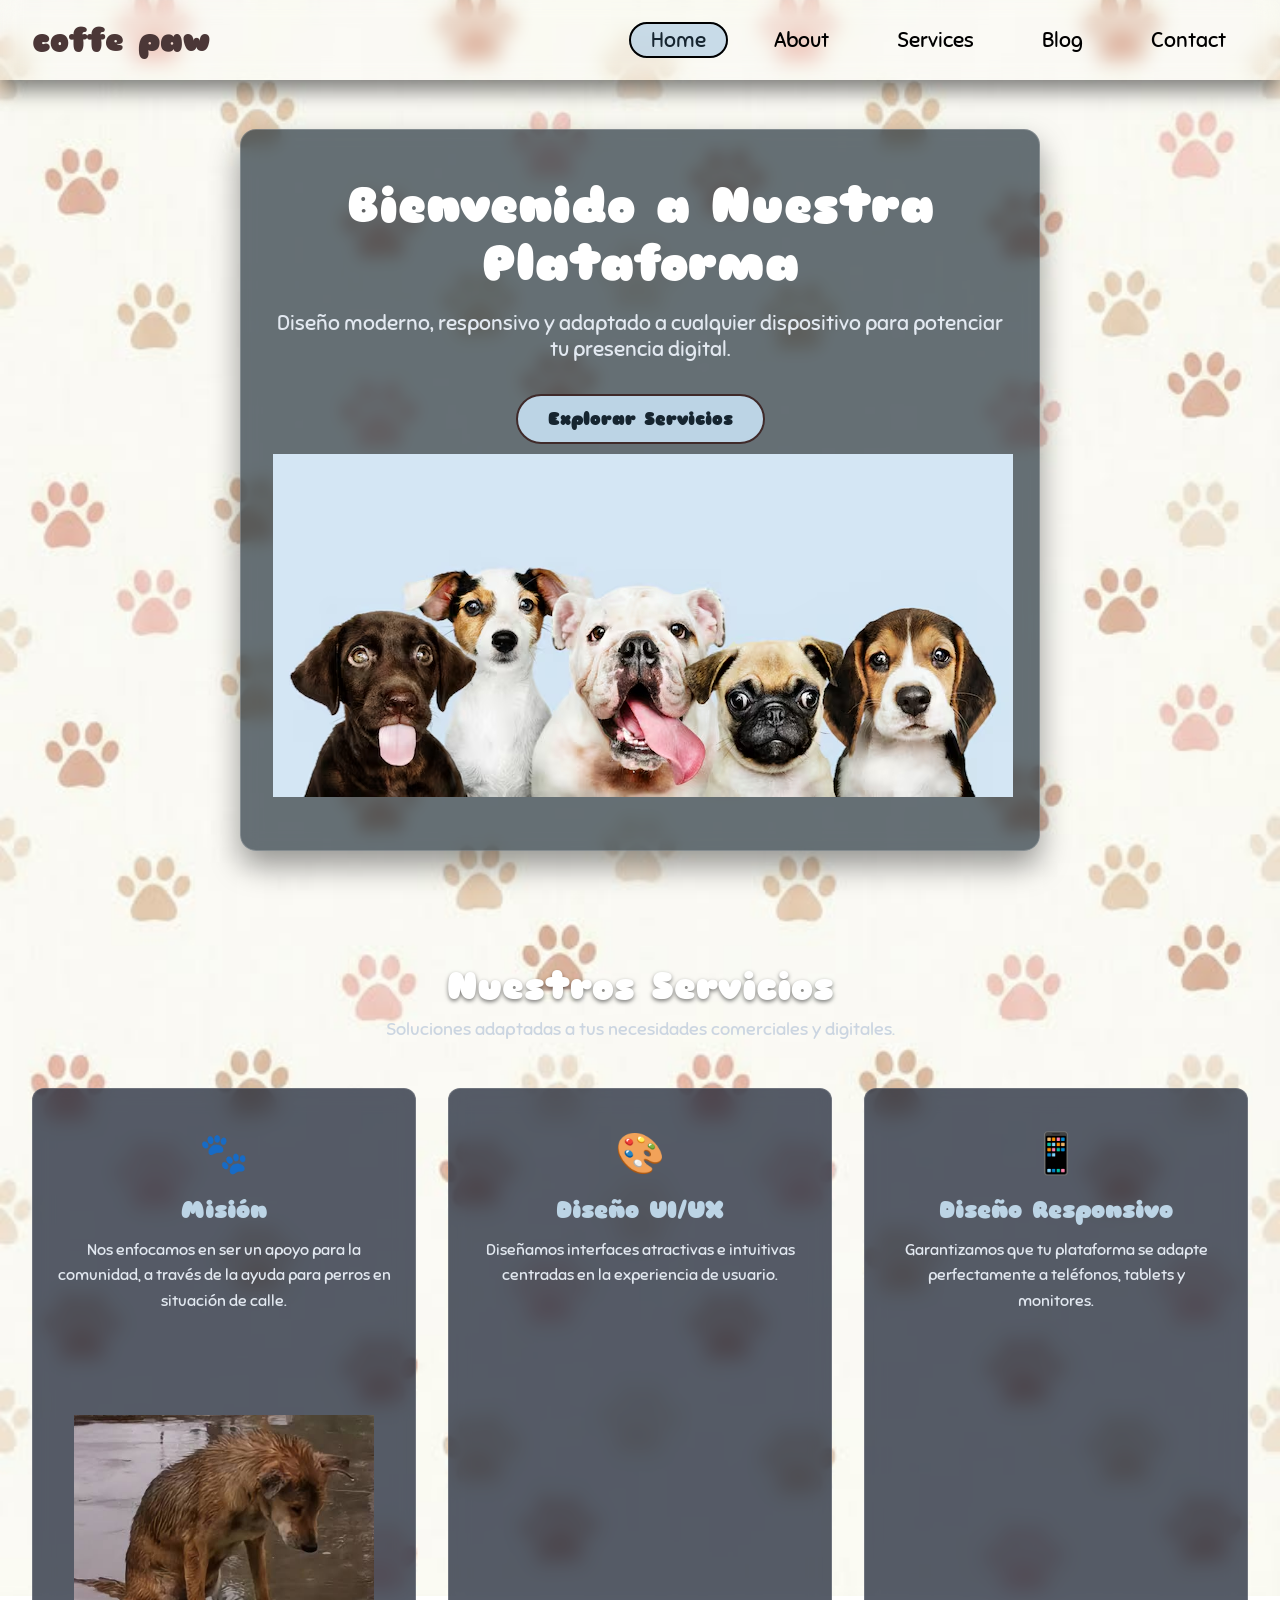
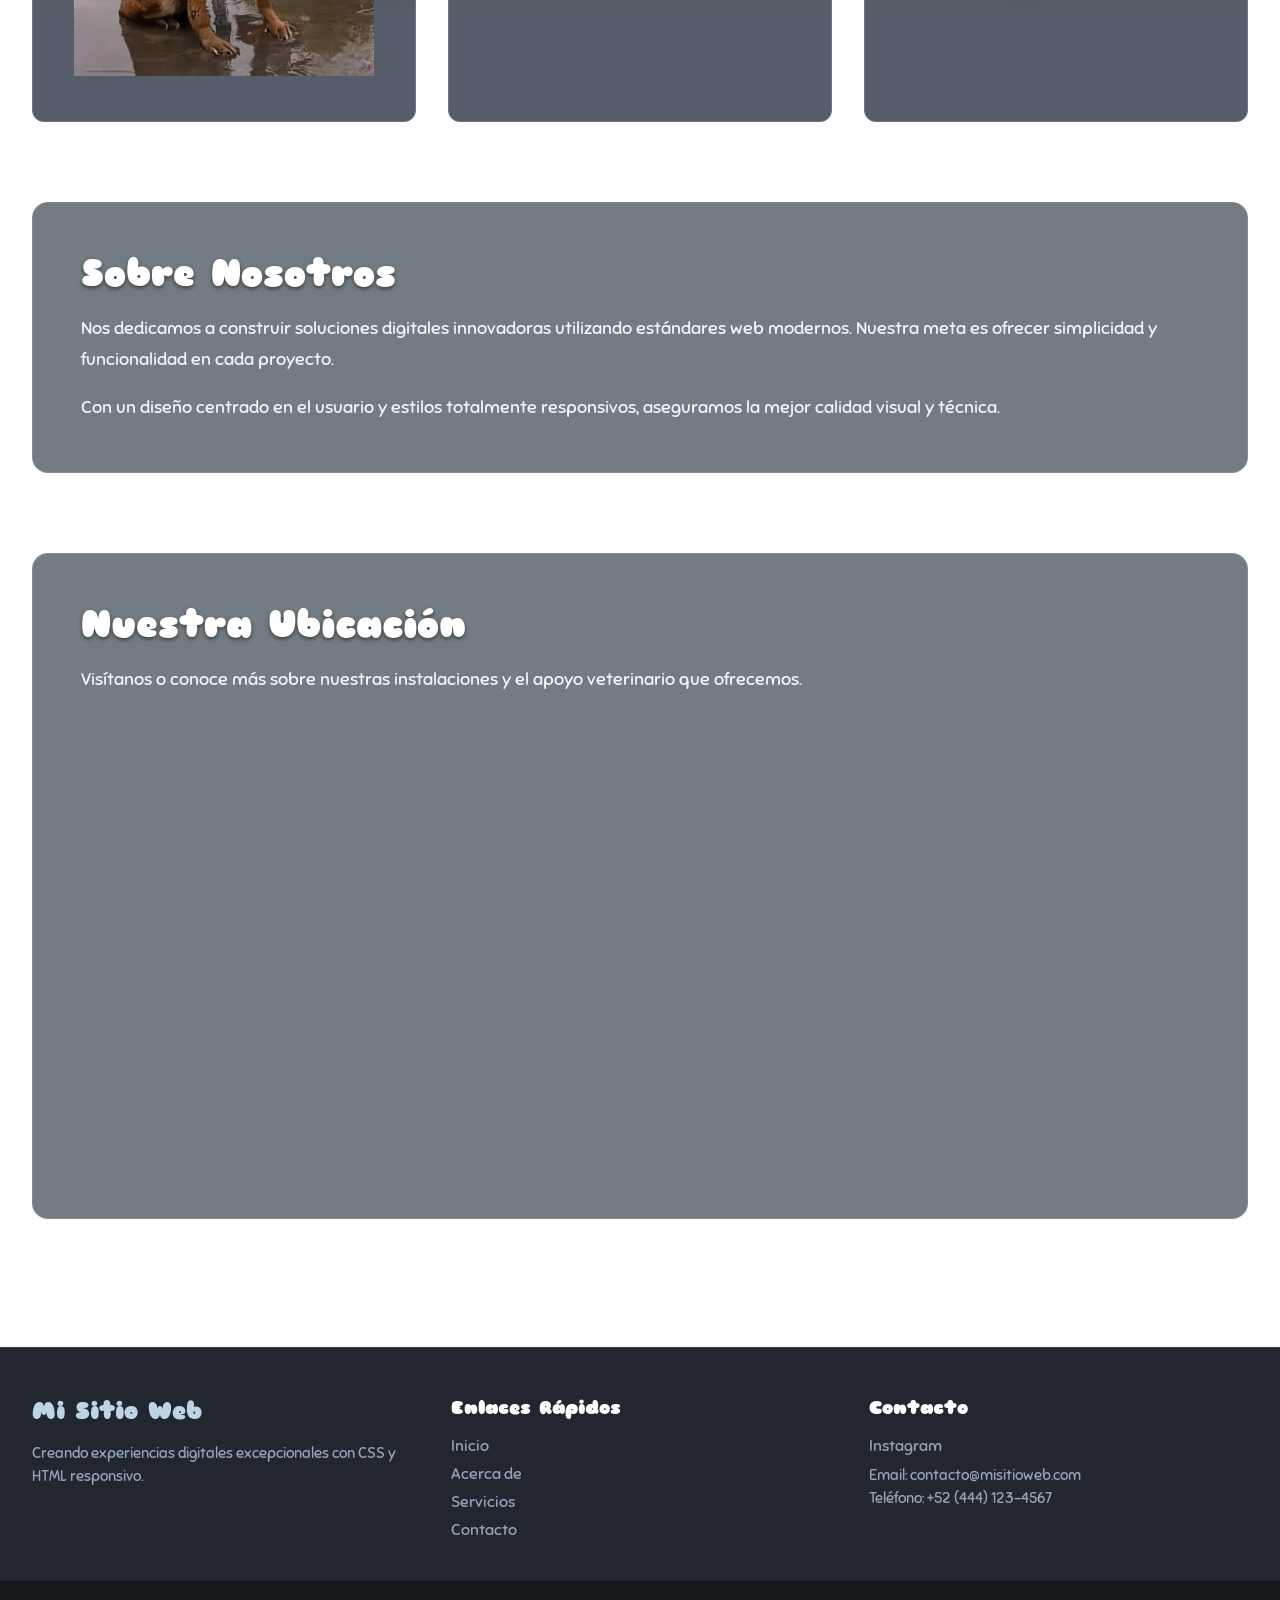
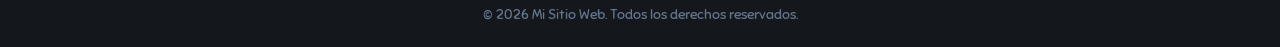
==== index.html @ a7dd6465 "Add files via upload" ====
<!DOCTYPE html>
<html lang="es">
<head>
    <meta charset="UTF-8">
    <meta name="viewport" content="width=device-width, initial-scale=1.0">
    <title>Sitio Web Completo con Navegación Adaptativa</title>

    <!-- Enlaces para la nueva tipografía Sniglet -->
    <link rel="preconnect" href="https://fonts.googleapis.com">
    <link rel="preconnect" href="https://fonts.gstatic.com" crossorigin>
    <link href="https://fonts.googleapis.com/css2?family=Sniglet&display=swap" rel="stylesheet">

    <!-- Enlace a la hoja de estilos CSS general -->
    <link rel="stylesheet" href="style.css">
</head>
<body>
    <meta name="viewport" content="width=device-width, initial-scale=1.0">

    <!-- ==========================================
         HEADER / ENCABEZADO
         ========================================== -->
    <header class="site-header">
        
        <!-- BARRA DE NAVEGACIÓN -->
        <nav class="navbar">
            <div class="navbar-container">
                <!-- Logotipo del sitio web -->
                <a href="index.html" class="navbar-logo">coffe paw</a>
                
                <!-- Botón de menú hamburguesa para dispositivos móviles -->
                <button class="navbar-toggle" aria-label="Abrir menú">
                    <span class="bar"></span>
                    <span class="bar"></span>
                    <span class="bar"></span>
                </button>

                <!-- Menú principal con enlaces de navegación -->
                <ul class="navbar-menu">
                    <li> <a href="#" class="active"> Home </a> </li>
                    <li> <a href="#about"> About </a> </li>
                    <li> <a href="#services"> Services </a> </li>
                    <li> <a href="#blog"> Blog </a> </li>
                    <li> <a href="#contact"> Contact </a> </li>
                </ul>
            </div>
        </nav>

        <!-- SECCIÓN HERO -->
        <div class="hero-container">
            <div class="hero-content">
                <h1 class="hero-title">Bienvenido a Nuestra Plataforma</h1>
                <p class="hero-subtitle">Diseño moderno, responsivo y adaptado a cualquier dispositivo para potenciar tu presencia digital.</p>
                <a href="#services" class="hero-btn">Explorar Servicios</a>
                <div class="imagen_bienvenida">
                    <img src="perros felices.avif" alt="Perros felices" style="margin-top: 10px;">
                </div>
            </div>
        </div>

    </header>


    <!-- ==========================================
         MAIN / CONTENIDO PRINCIPAL
         ========================================== -->
    <main class="main-content">

        <!-- SECCIÓN DE SERVICIOS -->
        <section id="services" class="content-section">
            <div class="section-header">
                <h2 class="section-title">Nuestros Servicios</h2>
                <p class="section-description">Soluciones adaptadas a tus necesidades comerciales y digitales.</p>
            </div>

            <div class="cards-grid">
                <!-- Tarjeta 1 -->
                <article class="card">
                    <div class="card-icon">🐾</div>
                    <h3 class="card-title">Misión</h3>
                    <p class="card-text">Nos enfocamos en ser un apoyo para la comunidad, a través de la ayuda para perros en situación de calle.</p>
                    <div class="imagen_perro_triste">
                        <img src="imagen triste copia.jpg" alt="Perro triste">
                    </div> 
                </article>

                <!-- Tarjeta 2 -->
                <article class="card">
                    <div class="card-icon">🎨</div>
                    <h3 class="card-title">Diseño UI/UX</h3>
                    <p class="card-text">Diseñamos interfaces atractivas e intuitivas centradas en la experiencia de usuario.</p>
                </article>

                <!-- Tarjeta 3 -->
                <article class="card">
                    <div class="card-icon">📱</div>
                    <h3 class="card-title">Diseño Responsivo</h3>
                    <p class="card-text">Garantizamos que tu plataforma se adapte perfectamente a teléfonos, tablets y monitores.</p>
                </article>
            </div>
        </section>

        <!-- SECCIÓN "ACERCA DE" -->
        <section id="about" class="content-section about-section">
            <div class="about-container">
                <div class="about-text">
                    <h2 class="section-title">Sobre Nosotros</h2>
                    <p>Nos dedicamos a construir soluciones digitales innovadoras utilizando estándares web modernos. Nuestra meta es ofrecer simplicidad y funcionalidad en cada proyecto.</p>
                    <p>Con un diseño centrado en el usuario y estilos totalmente responsivos, aseguramos la mejor calidad visual y técnica.</p>
                </div>
            </div>
        </section>

        <!-- SECCIÓN BLOG / UBICACIÓN -->
        <section id="blog" class="content-section about-section">
            <div class="about-container">
                <div class="about-text">
                    <h2 class="section-title">Nuestra Ubicación</h2>
                    <p>Visítanos o conoce más sobre nuestras instalaciones y el apoyo veterinario que ofrecemos.</p>
                    <div style="text-align: center; margin-top: 20px;">
                        <iframe src="https://www.google.com/maps/embed?pb=!1m18!1m12!1m3!1d14780.100398446568!2d-101.02815941284179!3d22.163116600000002!2m3!1f0!2f0!3f0!3m2!1i1024!2i768!4f13.1!3m3!1m2!1s0x842a9fb09b792913%3A0xb2459b1069e85021!2sVeterinaria%20Dr.%20Villela!5e0!3m2!1ses-419!2smx!4v1791229325912!5m2!1ses-419!2smx" width="600" height="450" style="border:0;" allowfullscreen="" loading="lazy" referrerpolicy="strict-origin-when-cross-origin"></iframe>
                    </div>
                </div>
            </div>
        </section>

    </main>


    <!-- ==========================================
         FOOTER / PIE DE PÁGINA
         ========================================== -->
    <footer id="contact" class="site-footer">
        <div class="footer-container">
            <div class="footer-col">
                <h4 class="footer-brand">Mi Sitio Web</h4>
                <p class="footer-desc">Creando experiencias digitales excepcionales con CSS y HTML responsivo.</p>
            </div>

            <div class="footer-col">
                <h5 class="footer-heading">Enlaces Rápidos</h5>
                <ul class="footer-links">
                    <li><a href="#">Inicio</a></li>
                    <li><a href="#about">Acerca de</a></li>
                    <li><a href="#services">Servicios</a></li>
                    <li><a href="#contact">Contacto</a></li>
                </ul>
            </div>

            <div class="footer-col">
                <h5 class="footer-heading">Contacto</h5>
                <ul class="footer-links">
                    <li><a href="https://www.instagram.com/popular/dr-villela-veterinario/" target="_blank">Instagram</a></li>
                </ul>
                <p>Email: contacto@misitioweb.com</p>
                <p>Teléfono: +52 (444) 123-4567</p>
            </div>
        </div>

        <div class="footer-bottom">
            <p>&copy; 2026 Mi Sitio Web. Todos los derechos reservados.</p>
        </div>
    </footer>

    <!-- Script de control del menú móvil -->
    <script src="script.js"></script>
</body>
</html>
---- style.css ----
/* ==========================================================================
CONFIGURACIÓN GLOBAL Y TIPOGRAFÍA SNIGLET
========================================================================== */
* {
  margin: 0;
  padding: 0;
  box-sizing: border-box;
}

body {
  font-family: "Sniglet", system-ui;
  font-weight: 400;
  font-style: normal;
  min-height: 100vh;
  background: url("paw.jpg") no-repeat center center/cover fixed;
  color: #ffffff;
}

/* ==========================================================================
BARRA DE NAVEGACIÓN
========================================================================== */
.navbar {
  display: flex;
  align-items: center;
  justify-content: center;
  height: 80px;
  width: 100%;
  position: sticky;
  top: 0;
  background: transparent;
  box-shadow: 0 10px 20px rgba(0, 0, 0, 0.5);
  backdrop-filter: blur(10px);
  z-index: 999;
}

.navbar-container {
  display: flex;
  align-items: center;
  justify-content: space-between;
  width: 100%;
  padding: 0 2rem;
  max-width: 1600px;
}

.navbar-logo {
  font-size: 2rem;
  font-weight: 600;
  color: #4b3737;
  text-decoration: none;
  cursor: pointer;
}

.navbar-container .navbar-menu {
  display: flex;
  text-align: center;
  gap: 1.5rem;
  list-style: none;
}

.navbar-container .navbar-menu li a {
  text-decoration: none;
  color: #000000;
  font-size: 1.3rem;
  font-weight: 500;
  padding: 3px 20px;
  border-radius: 20px;
  border: 2px solid transparent;
  white-space: nowrap;
  transition: all 0.3s ease;
}

.navbar-container .navbar-menu li a:hover,
.navbar-container .navbar-menu li a.active {
  color: #162530;
  background: rgba(188, 212, 229, 0.8);
  border: 2px solid #000000;
}

.navbar-toggle {
  display: none;
  background: transparent;
  padding: 10px;
  border: none;
  cursor: pointer;
}

.bar {
  display: block;
  width: 25px;
  height: 3px;
  margin: 5px auto;
  background: #000000;
  transition: all 0.3s ease-in-out;
}

/* ==========================================================================
SECCIÓN HEADER / HERO
========================================================================== */
.hero-container {
  display: flex;
  align-items: center;
  justify-content: center;
  min-height: calc(100vh - 80px);
  padding: 2rem;
  text-align: center;
}

.hero-content {
  max-width: 800px;
  padding: 3rem 2rem;
  background: rgba(22, 37, 48, 0.65);
  backdrop-filter: blur(8px);
  border-radius: 16px;
  border: 1px solid rgba(255, 255, 255, 0.2);
  box-shadow: 0 15px 30px rgba(0, 0, 0, 0.4);
}

.hero-title {
  font-size: 3rem;
  font-weight: 700;
  margin-bottom: 1rem;
  line-height: 1.2;
}

.hero-subtitle {
  font-size: 1.3rem;
  font-weight: 300;
  margin-bottom: 2rem;
  color: #e2e8f0;
}

.hero-btn {
  display: inline-block;
  padding: 12px 30px;
  background: #bcd4e5;
  color: #162530;
  font-size: 1.1rem;
  font-weight: 600;
  text-decoration: none;
  border-radius: 30px;
  border: 2px solid #3f2a2a;
  transition: all 0.3s ease;
}

.hero-btn:hover {
  background: #fff;
  color: #0f172a;
  transform: translateY(-3px);
  box-shadow: 0 10px 20px rgba(0, 0, 0, 0.3);
}

/* ==========================================================================
SECCIÓN MAIN / CONTENIDO PRINCIPAL
========================================================================== */
.main-content {
  max-width: 1400px;
  margin: 0 auto;
  padding: 4rem 2rem;
  display: flex;
  flex-direction: column;
  gap: 5rem;
}

.content-section {
  width: 100%;
}

.section-header {
  text-align: center;
  margin-bottom: 3rem;
}

.section-title {
  font-size: 2.3rem;
  font-weight: 600;
  margin-bottom: 0.5rem;
  text-shadow: 0 2px 4px rgba(0,0,0,0.5);
}

.section-description {
  font-size: 1.1rem;
  color: #cbd5e1;
}

.cards-grid {
  display: grid;
  grid-template-columns: repeat(auto-fit, minmax(280px, 1fr));
  gap: 2rem;
}

.card {
  background: rgba(15, 23, 42, 0.7);
  backdrop-filter: blur(10px);
  border: 1px solid rgba(255, 255, 255, 0.15);
  padding: 2.5rem 1.5rem;
  border-radius: 12px;
  text-align: center;
  transition: transform 0.3s ease, box-shadow 0.3s ease;
}

.card:hover {
  transform: translateY(-8px);
  box-shadow: 0 12px 25px rgba(0, 0, 0, 0.5);
  border-color: rgba(188, 212, 229, 0.5);
}

.card-icon {
  font-size: 2.5rem;
  margin-bottom: 1rem;
}

.card-title {
  font-size: 1.5rem;
  margin-bottom: 0.8rem;
  color: #bcd4e5;
}

.card-text {
  font-size: 1rem;
  color: #e2e8f0;
  line-height: 1.6;
}

.about-section {
  background: rgba(22, 37, 48, 0.6);
  backdrop-filter: blur(10px);
  padding: 3rem;
  border-radius: 16px;
  border: 1px solid rgba(255, 255, 255, 0.1);
}

.about-text p {
  font-size: 1.1rem;
  line-height: 1.8;
  margin-top: 1rem;
  color: #f1f5f9;
}

.imagen_perro_triste img {
  margin-top: 100px;
  width: 300px;
}

/* ==========================================================================
SECCIÓN FOOTER / PIE DE PÁGINA
========================================================================== */
.site-footer {
  background: rgba(10, 15, 25, 0.9);
  backdrop-filter: blur(12px);
  border-top: 1px solid rgba(255, 255, 255, 0.1);
  padding-top: 3rem;
  margin-top: 4rem;
}

.footer-container {
  max-width: 1400px;
  margin: 0 auto;
  padding: 0 2rem 2rem 2rem;
  display: grid;
  grid-template-columns: repeat(auto-fit, minmax(220px, 1fr));
  gap: 2.5rem;
}

.footer-col .footer-brand {
  font-size: 1.5rem;
  font-weight: 600;
  margin-bottom: 1rem;
  color: #bcd4e5;
}

.footer-col .footer-desc,
.footer-col p {
  font-size: 0.95rem;
  color: #94a3b8;
  line-height: 1.5;
}

.footer-heading {
  font-size: 1.2rem;
  margin-bottom: 1rem;
  color: #fff;
}

.footer-links {
  list-style: none;
}

.footer-links li {
  margin-bottom: 0.5rem;
}

.footer-links a {
  color: #94a3b8;
  text-decoration: none;
  transition: color 0.2s ease;
}

.footer-links a:hover {
  color: #bcd4e5;
}

.footer-bottom {
  text-align: center;
  padding: 1.5rem;
  background: rgba(0, 0, 0, 0.4);
  font-size: 0.9rem;
  color: #64748b;
  border-top: 1px solid rgba(255, 255, 255, 0.05);
}

/* ==========================================================================
REGLAS RESPONSIVAS (MEDIA QUERIES)
========================================================================== */
@media (max-width: 880px) {
  .navbar {
    backdrop-filter: none;
  }

  .navbar-container .navbar-menu {
    display: none;
    flex-direction: column;
    align-items: flex-start;
    gap: 1.7rem !important;
    position: absolute;
    height: 100vh;
    width: 250px;
    top: 0;
    right: 0;
    padding: 5rem 1.5rem;
    box-shadow: 0 10px 10px rgba(0, 0, 0, 0.5);
    backdrop-filter: blur(10px);
  }

  .navbar-container .navbar-menu.active {
    display: flex;
  }

  .navbar-toggle {
    display: block;
    z-index: 999;
  }

  .navbar-toggle.active .bar:nth-child(2) {
    opacity: 0;
  }

  .navbar-toggle.active .bar:nth-child(1) {
    transform: translateY(8px) rotate(45deg);
  }

  .navbar-toggle.active .bar:nth-child(3) {
    transform: translateY(-8px) rotate(-45deg);
  }

  .hero-title {
    font-size: 2.3rem;
  }

  .hero-subtitle {
    font-size: 1.1rem;
  }

  .main-content {
    padding: 3rem 1.5rem;
    gap: 3.5rem;
  }

  .cards-grid {
    grid-template-columns: repeat(2, 1fr);
  }

  .about-section {
    padding: 2rem;
  }
}

@media (max-width: 480px) {
  .navbar-container {
    padding: 0 1rem;
  }

  .navbar-logo {
    font-size: 1.7rem;
  }

  .navbar-container .navbar-menu li a {
    font-size: 1.2rem;
    padding: 3px 15px;
  }

  .hero-container {
    padding: 1rem;
  }

  .hero-content {
    padding: 2rem 1rem;
  }

  .hero-title {
    font-size: 1.8rem;
  }

  .hero-subtitle {
    font-size: 1rem;
  }

  .hero-btn {
    width: 100%;
    text-align: center;
  }

  .cards-grid {
    grid-template-columns: 1fr;
  }

  .section-title {
    font-size: 1.8rem;
  }

  .footer-container {
    grid-template-columns: 1fr;
    gap: 2rem;
    padding: 0 1.5rem 2rem 1.5rem;
  }
}

@media (max-width: 880px) {
 
  .navbar-container .navbar-menu {
    display: none; 
    
  }
  
 
  .cards-grid {
    grid-template-columns: repeat(2, 1fr);
  }
}

@media (max-width: 480px) {
 
  .cards-grid {
    grid-template-columns: 1fr;
  }
}
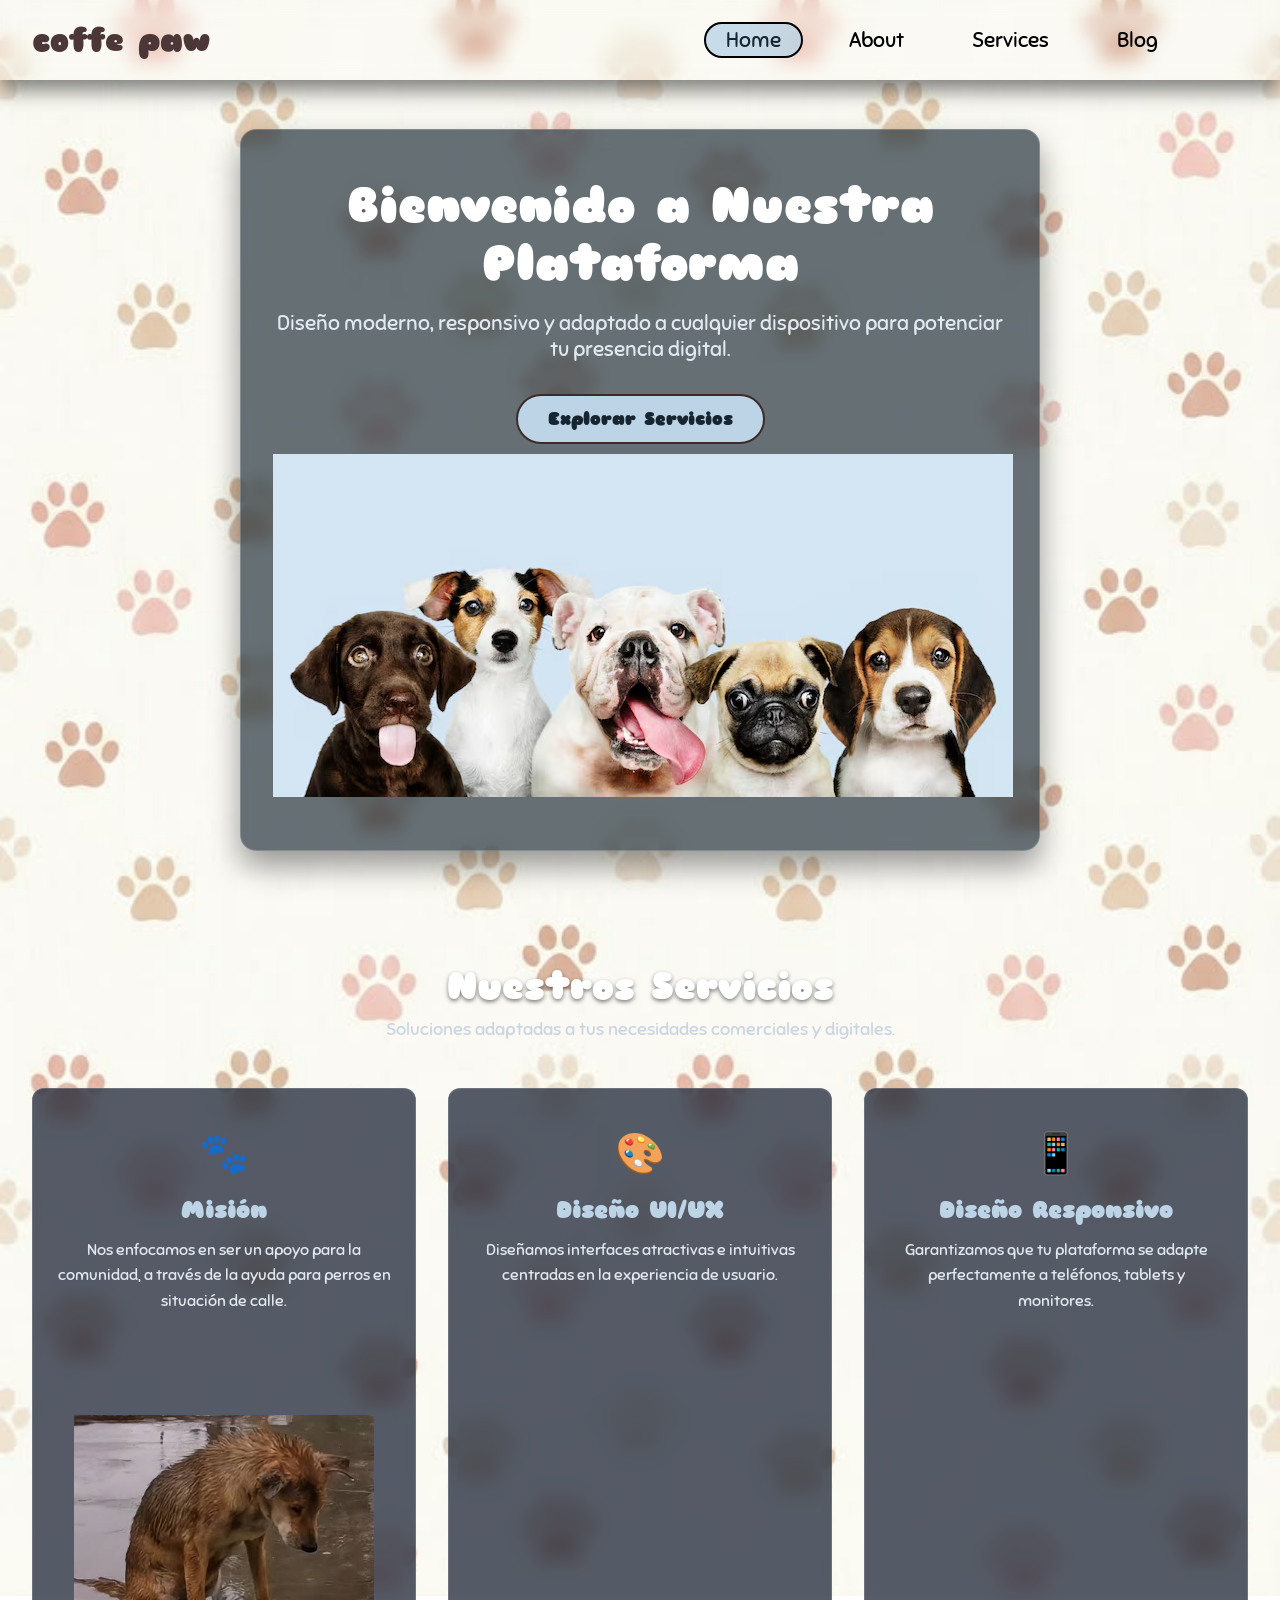
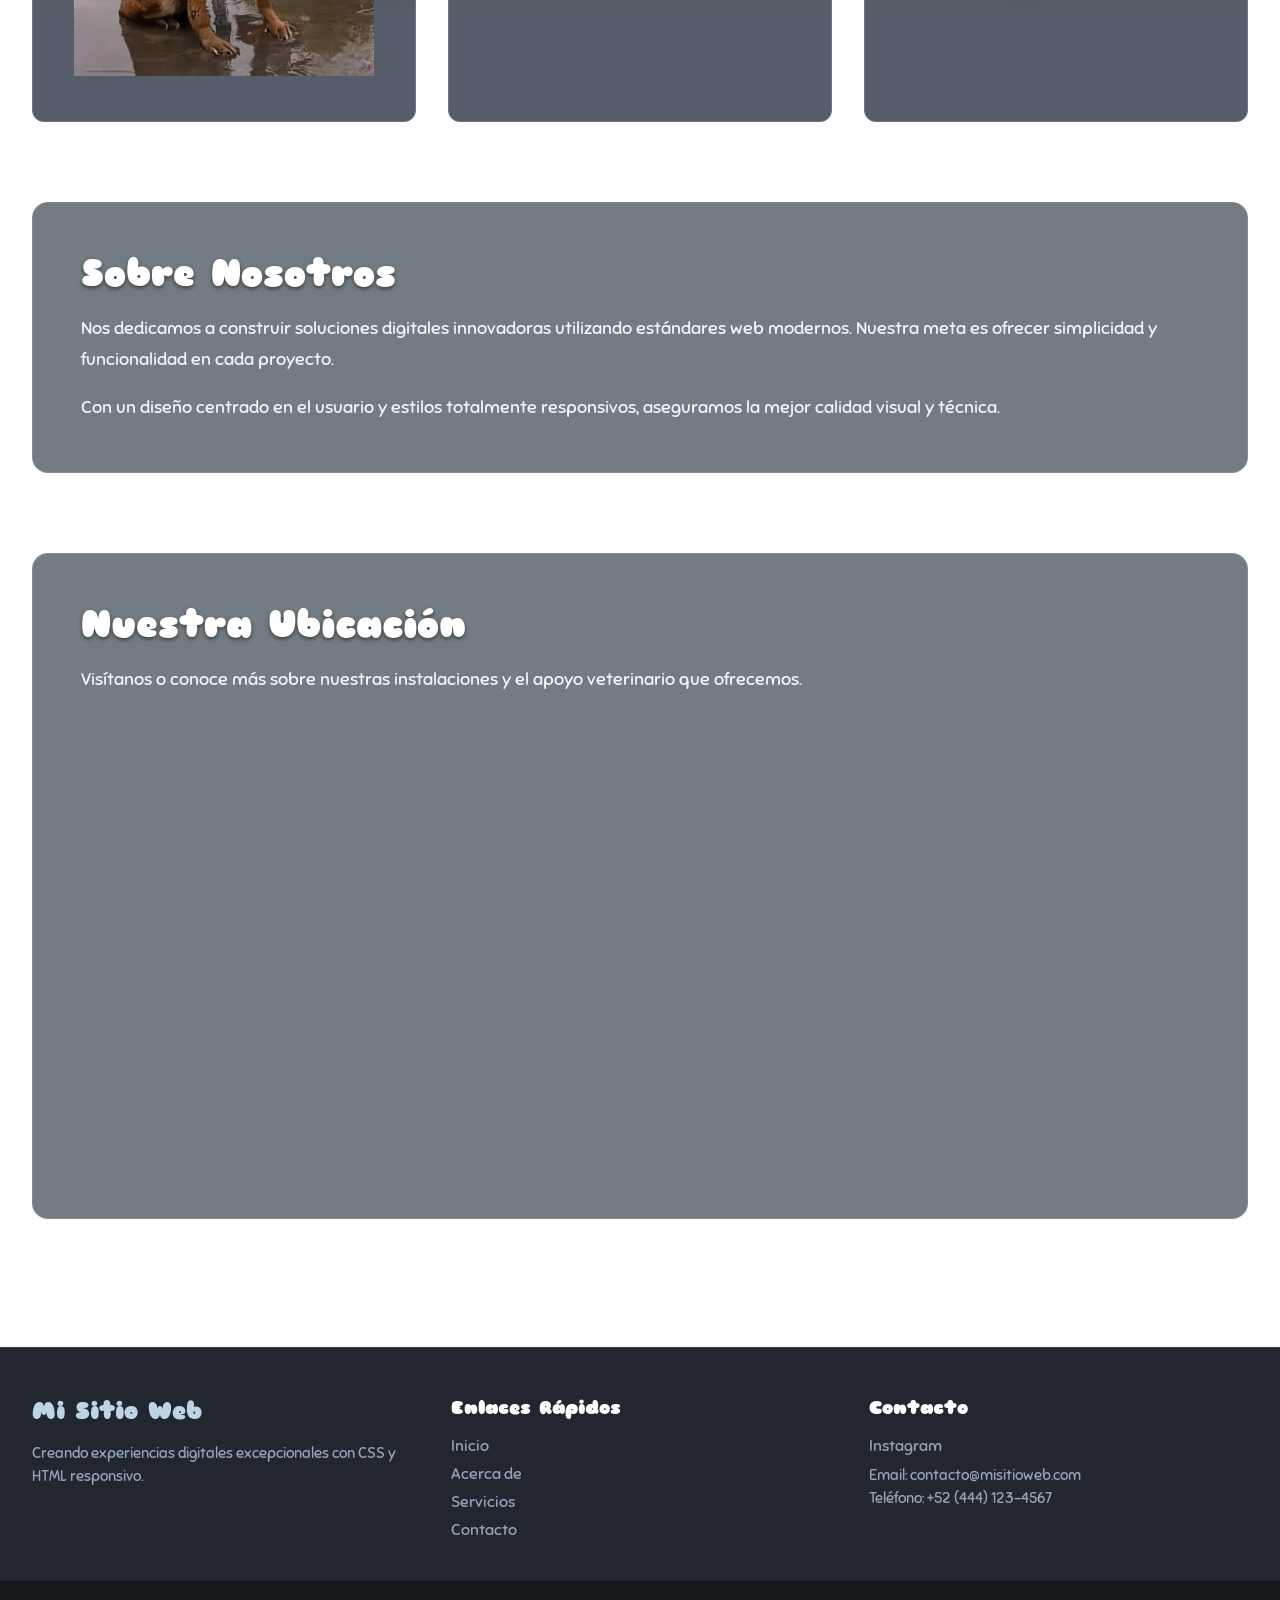
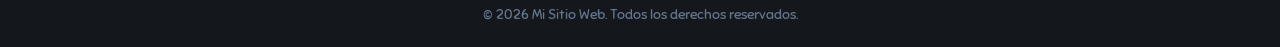
==== commit 7e50c191: "Add files via upload" ====
--- a/index.html
+++ b/index.html
@@ -40,7 +40,7 @@
                     <li> <a href="#about"> About </a> </li>
                     <li> <a href="#services"> Services </a> </li>
                     <li> <a href="#blog"> Blog </a> </li>
-                    <li> <a href="#contact"> Contact </a> </li>
+                    <li> <a href="contacto.html"> </a> </li>
                 </ul>
             </div>
         </nav>
@@ -142,7 +142,7 @@
                     <li><a href="#">Inicio</a></li>
                     <li><a href="#about">Acerca de</a></li>
                     <li><a href="#services">Servicios</a></li>
-                    <li><a href="#contact">Contacto</a></li>
+                    <li><a href="contacto.html">Contacto</a></li>
                 </ul>
             </div>
 
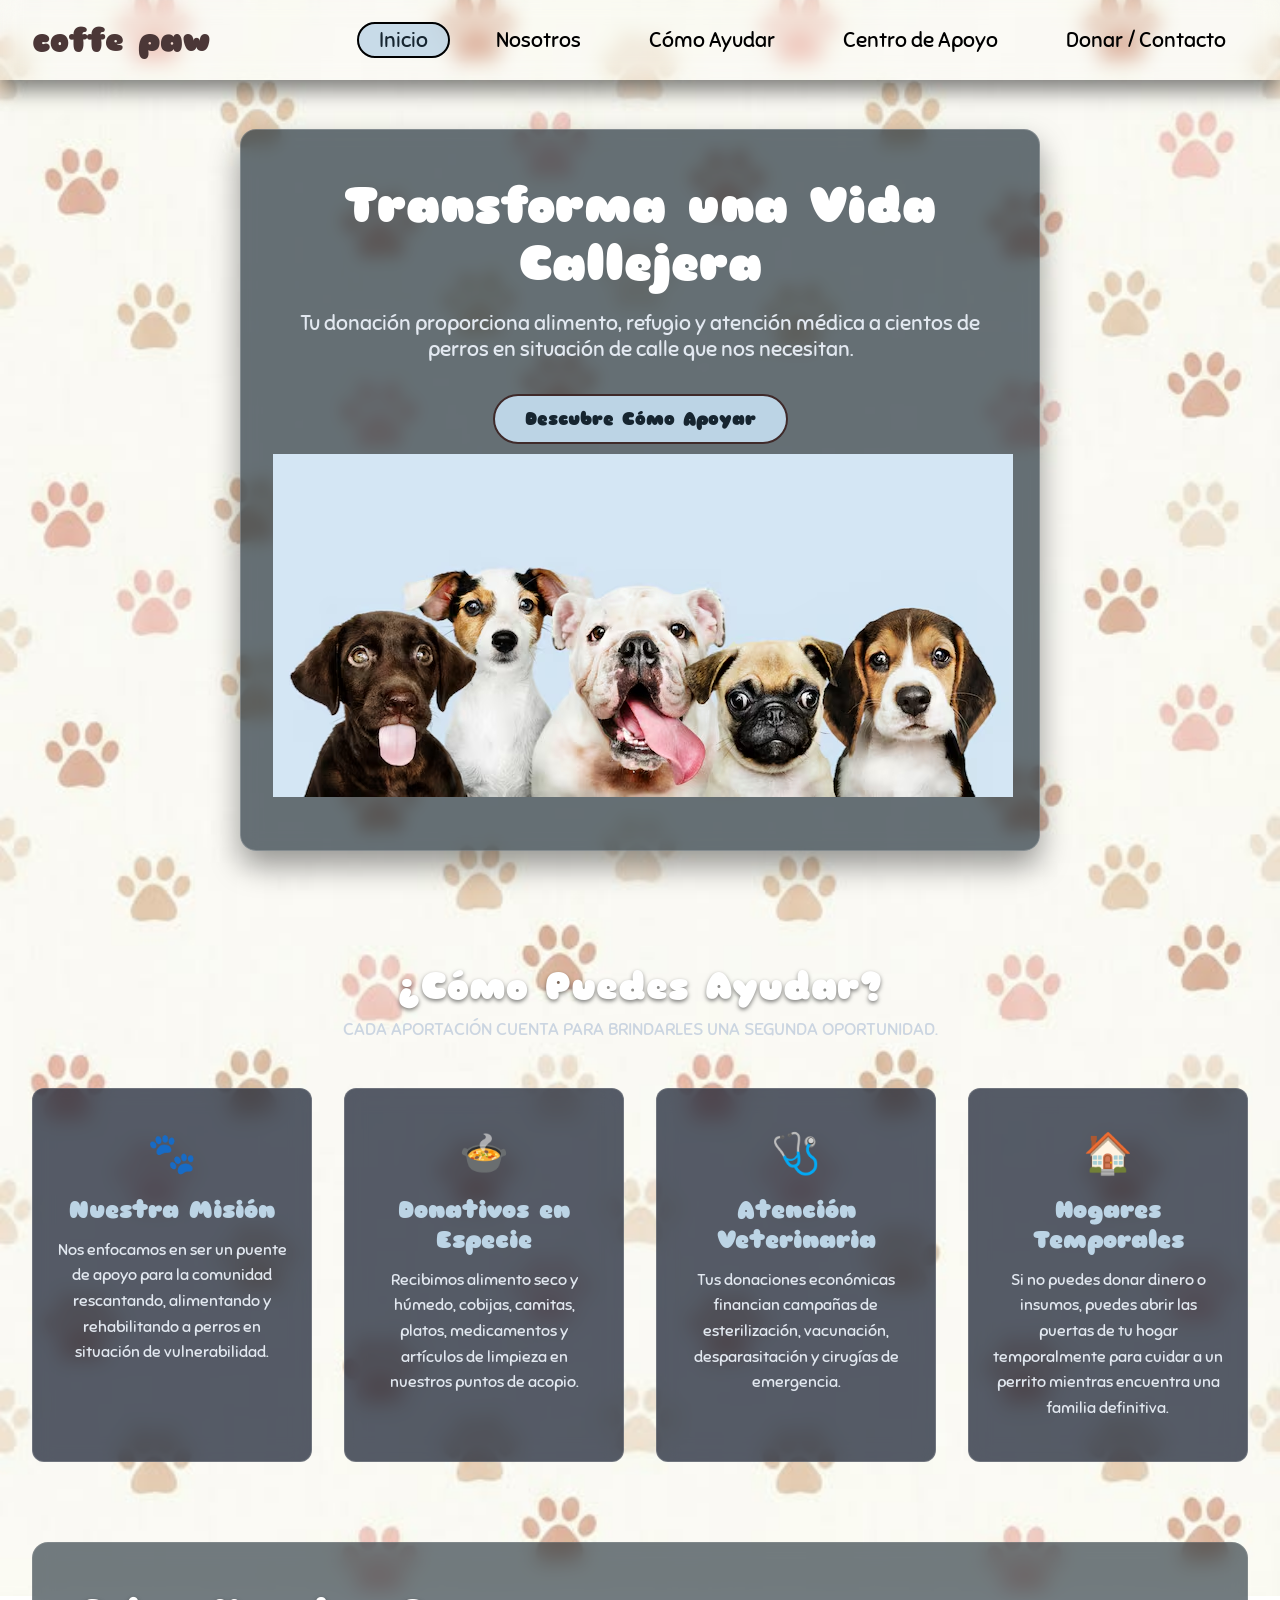
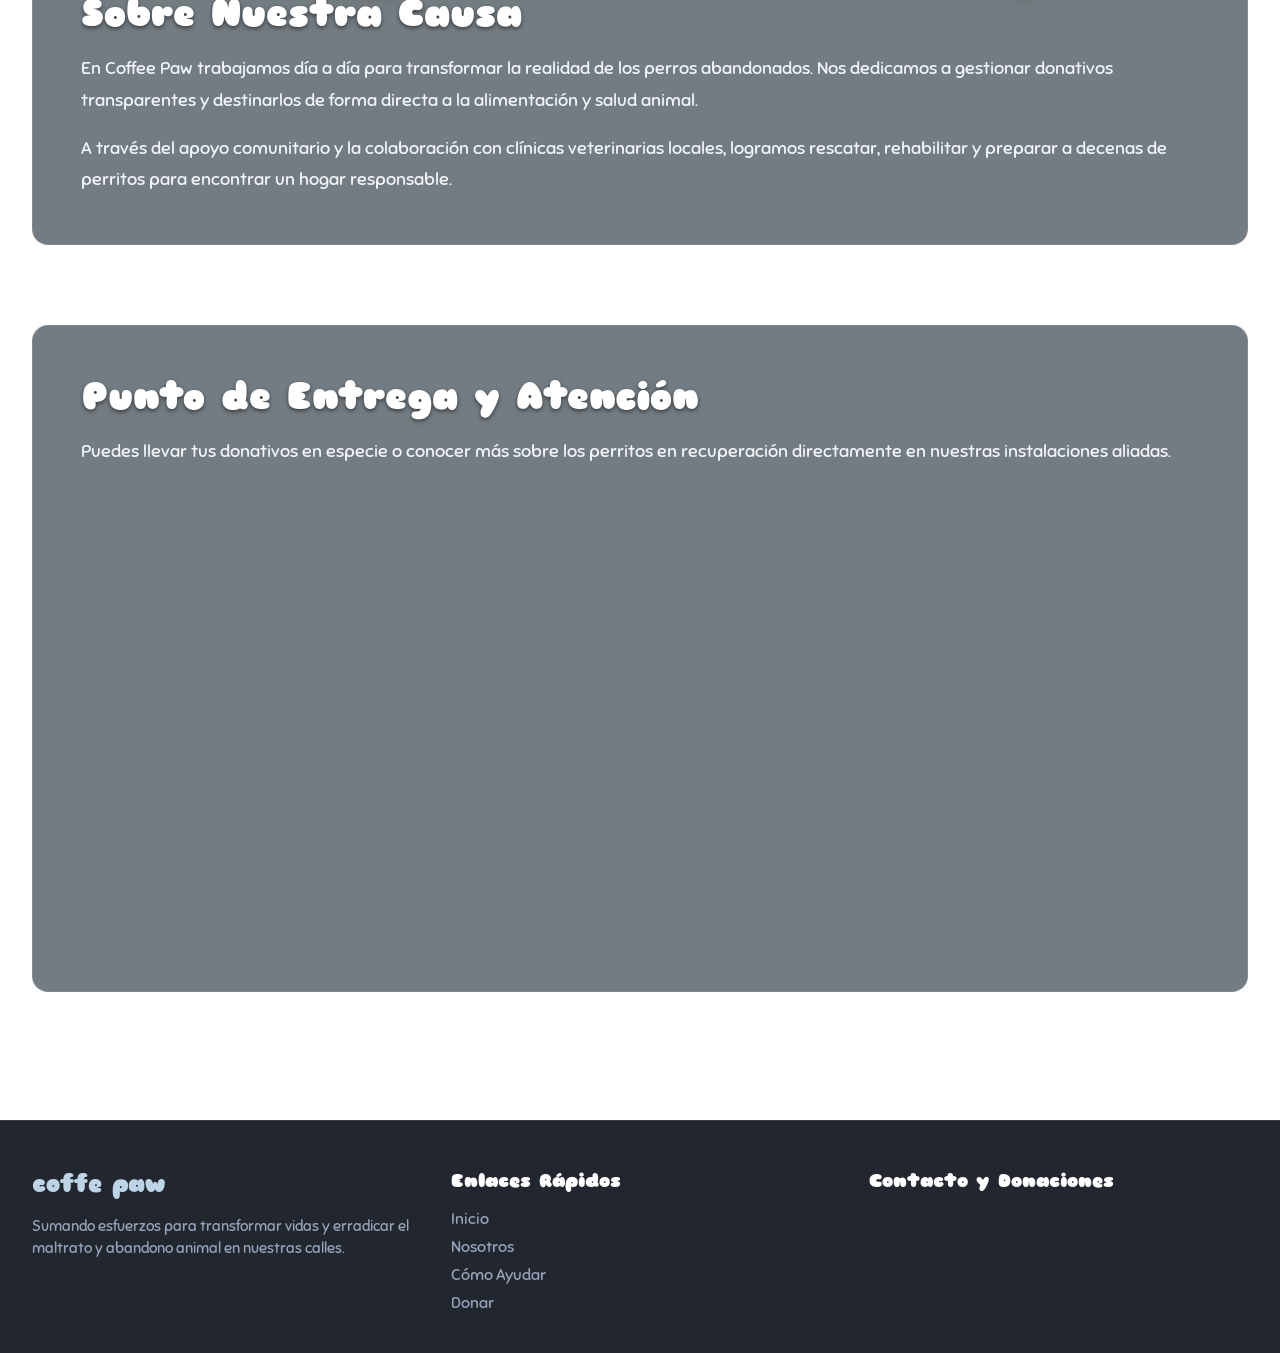
==== commit db0f6b10: "Add files via upload" ====
--- a/index.html
+++ b/index.html
@@ -3,7 +3,7 @@
 <head>
     <meta charset="UTF-8">
     <meta name="viewport" content="width=device-width, initial-scale=1.0">
-    <title>Sitio Web Completo con Navegación Adaptativa</title>
+    <title>Coffee Paw - Donativos para Perros en Situación de Calle</title>
 
     <!-- Enlaces para la nueva tipografía Sniglet -->
     <link rel="preconnect" href="https://fonts.googleapis.com">
@@ -36,23 +36,23 @@
 
                 <!-- Menú principal con enlaces de navegación -->
                 <ul class="navbar-menu">
-                    <li> <a href="#" class="active"> Home </a> </li>
-                    <li> <a href="#about"> About </a> </li>
-                    <li> <a href="#services"> Services </a> </li>
-                    <li> <a href="#blog"> Blog </a> </li>
-                    <li> <a href="contacto.html"> </a> </li>
-                </ul>
+                    <li> <a href="#" class="active"> Inicio </a> </li>
+                    <li> <a href="#about"> Nosotros </a> </li>
+                    <li> <a href="#services"> Cómo Ayudar </a> </li>
+                    <li> <a href="#blog"> Centro de Apoyo </a> </li>
+                   <li> <a href="Donativos.html"> Donar / Contacto </a> </li>
+</ul>
             </div>
         </nav>
 
         <!-- SECCIÓN HERO -->
         <div class="hero-container">
             <div class="hero-content">
-                <h1 class="hero-title">Bienvenido a Nuestra Plataforma</h1>
-                <p class="hero-subtitle">Diseño moderno, responsivo y adaptado a cualquier dispositivo para potenciar tu presencia digital.</p>
-                <a href="#services" class="hero-btn">Explorar Servicios</a>
+                <h1 class="hero-title">Transforma una Vida Callejera</h1>
+                <p class="hero-subtitle">Tu donación proporciona alimento, refugio y atención médica a cientos de perros en situación de calle que nos necesitan.</p>
+                <a href="#services" class="hero-btn">Descubre Cómo Apoyar</a>
                 <div class="imagen_bienvenida">
-                    <img src="perros felices.avif" alt="Perros felices" style="margin-top: 10px;">
+                    <img src="perros felices.avif" alt="Perros felices rescatados" style="margin-top: 10px;">
                 </div>
             </div>
         </div>
@@ -65,36 +65,41 @@
          ========================================== -->
     <main class="main-content">
 
-        <!-- SECCIÓN DE SERVICIOS -->
+        <!-- SECCIÓN DE FORMAS DE APORTE -->
         <section id="services" class="content-section">
             <div class="section-header">
-                <h2 class="section-title">Nuestros Servicios</h2>
-                <p class="section-description">Soluciones adaptadas a tus necesidades comerciales y digitales.</p>
+                <h2 class="section-title">¿Cómo Puedes Ayudar?</h2>
+                <p class="section-description">CADA APORTACIÓN CUENTA PARA BRINDARLES UNA SEGUNDA OPORTUNIDAD.</p>
             </div>
 
             <div class="cards-grid">
                 <!-- Tarjeta 1 -->
                 <article class="card">
                     <div class="card-icon">🐾</div>
-                    <h3 class="card-title">Misión</h3>
-                    <p class="card-text">Nos enfocamos en ser un apoyo para la comunidad, a través de la ayuda para perros en situación de calle.</p>
-                    <div class="imagen_perro_triste">
-                        <img src="imagen triste copia.jpg" alt="Perro triste">
-                    </div> 
+                    <h3 class="card-title">Nuestra Misión</h3>
+                    <p class="card-text">Nos enfocamos en ser un puente de apoyo para la comunidad rescantando, alimentando y rehabilitando a perros en situación de vulnerabilidad.</p>
+                   
                 </article>
 
                 <!-- Tarjeta 2 -->
                 <article class="card">
-                    <div class="card-icon">🎨</div>
-                    <h3 class="card-title">Diseño UI/UX</h3>
-                    <p class="card-text">Diseñamos interfaces atractivas e intuitivas centradas en la experiencia de usuario.</p>
+                    <div class="card-icon">🍲</div>
+                    <h3 class="card-title">Donativos en Especie</h3>
+                    <p class="card-text">Recibimos alimento seco y húmedo, cobijas, camitas, platos, medicamentos y artículos de limpieza en nuestros puntos de acopio.</p>
                 </article>
 
                 <!-- Tarjeta 3 -->
                 <article class="card">
-                    <div class="card-icon">📱</div>
-                    <h3 class="card-title">Diseño Responsivo</h3>
-                    <p class="card-text">Garantizamos que tu plataforma se adapte perfectamente a teléfonos, tablets y monitores.</p>
+                    <div class="card-icon">🩺</div>
+                    <h3 class="card-title">Atención Veterinaria</h3>
+                    <p class="card-text">Tus donaciones económicas financian campañas de esterilización, vacunación, desparasitación y cirugías de emergencia.</p>
+                </article>
+
+                <!-- Tarjeta 4 -->
+                <article class="card">
+                    <div class="card-icon">🏠</div>
+                    <h3 class="card-title">Hogares Temporales</h3>
+                    <p class="card-text">Si no puedes donar dinero o insumos, puedes abrir las puertas de tu hogar temporalmente para cuidar a un perrito mientras encuentra una familia definitiva.</p>
                 </article>
             </div>
         </section>
@@ -103,19 +108,19 @@
         <section id="about" class="content-section about-section">
             <div class="about-container">
                 <div class="about-text">
-                    <h2 class="section-title">Sobre Nosotros</h2>
-                    <p>Nos dedicamos a construir soluciones digitales innovadoras utilizando estándares web modernos. Nuestra meta es ofrecer simplicidad y funcionalidad en cada proyecto.</p>
-                    <p>Con un diseño centrado en el usuario y estilos totalmente responsivos, aseguramos la mejor calidad visual y técnica.</p>
+                    <h2 class="section-title">Sobre Nuestra Causa</h2>
+                    <p>En Coffee Paw trabajamos día a día para transformar la realidad de los perros abandonados. Nos dedicamos a gestionar donativos transparentes y destinarlos de forma directa a la alimentación y salud animal.</p>
+                    <p>A través del apoyo comunitario y la colaboración con clínicas veterinarias locales, logramos rescatar, rehabilitar y preparar a decenas de perritos para encontrar un hogar responsable.</p>
                 </div>
             </div>
         </section>
 
-        <!-- SECCIÓN BLOG / UBICACIÓN -->
+        <!-- SECCIÓN UBICACIÓN / VETERINARIA -->
         <section id="blog" class="content-section about-section">
             <div class="about-container">
                 <div class="about-text">
-                    <h2 class="section-title">Nuestra Ubicación</h2>
-                    <p>Visítanos o conoce más sobre nuestras instalaciones y el apoyo veterinario que ofrecemos.</p>
+                    <h2 class="section-title">Punto de Entrega y Atención</h2>
+                    <p>Puedes llevar tus donativos en especie o conocer más sobre los perritos en recuperación directamente en nuestras instalaciones aliadas.</p>
                     <div style="text-align: center; margin-top: 20px;">
                         <iframe src="https://www.google.com/maps/embed?pb=!1m18!1m12!1m3!1d14780.100398446568!2d-101.02815941284179!3d22.163116600000002!2m3!1f0!2f0!3f0!3m2!1i1024!2i768!4f13.1!3m3!1m2!1s0x842a9fb09b792913%3A0xb2459b1069e85021!2sVeterinaria%20Dr.%20Villela!5e0!3m2!1ses-419!2smx!4v1791229325912!5m2!1ses-419!2smx" width="600" height="450" style="border:0;" allowfullscreen="" loading="lazy" referrerpolicy="strict-origin-when-cross-origin"></iframe>
                     </div>
@@ -132,36 +137,21 @@
     <footer id="contact" class="site-footer">
         <div class="footer-container">
             <div class="footer-col">
-                <h4 class="footer-brand">Mi Sitio Web</h4>
-                <p class="footer-desc">Creando experiencias digitales excepcionales con CSS y HTML responsivo.</p>
+                <h4 class="footer-brand">coffe paw</h4>
+                <p class="footer-desc">Sumando esfuerzos para transformar vidas y erradicar el maltrato y abandono animal en nuestras calles.</p>
             </div>
 
             <div class="footer-col">
                 <h5 class="footer-heading">Enlaces Rápidos</h5>
                 <ul class="footer-links">
                     <li><a href="#">Inicio</a></li>
-                    <li><a href="#about">Acerca de</a></li>
-                    <li><a href="#services">Servicios</a></li>
-                    <li><a href="contacto.html">Contacto</a></li>
+                    <li><a href="#about">Nosotros</a></li>
+                    <li><a href="#services">Cómo Ayudar</a></li>
+                    <li><a href="#contact">Donar</a></li>
                 </ul>
             </div>
 
             <div class="footer-col">
-                <h5 class="footer-heading">Contacto</h5>
+                <h5 class="footer-heading">Contacto y Donaciones</h5>
                 <ul class="footer-links">
-                    <li><a href="https://www.instagram.com/popular/dr-villela-veterinario/" target="_blank">Instagram</a></li>
-                </ul>
-                <p>Email: contacto@misitioweb.com</p>
-                <p>Teléfono: +52 (444) 123-4567</p>
-            </div>
-        </div>
-
-        <div class="footer-bottom">
-            <p>&copy; 2026 Mi Sitio Web. Todos los derechos reservados.</p>
-        </div>
-    </footer>
-
-    <!-- Script de control del menú móvil -->
-    <script src="script.js"></script>
-</body>
-</html>
+                    <li><a href="
